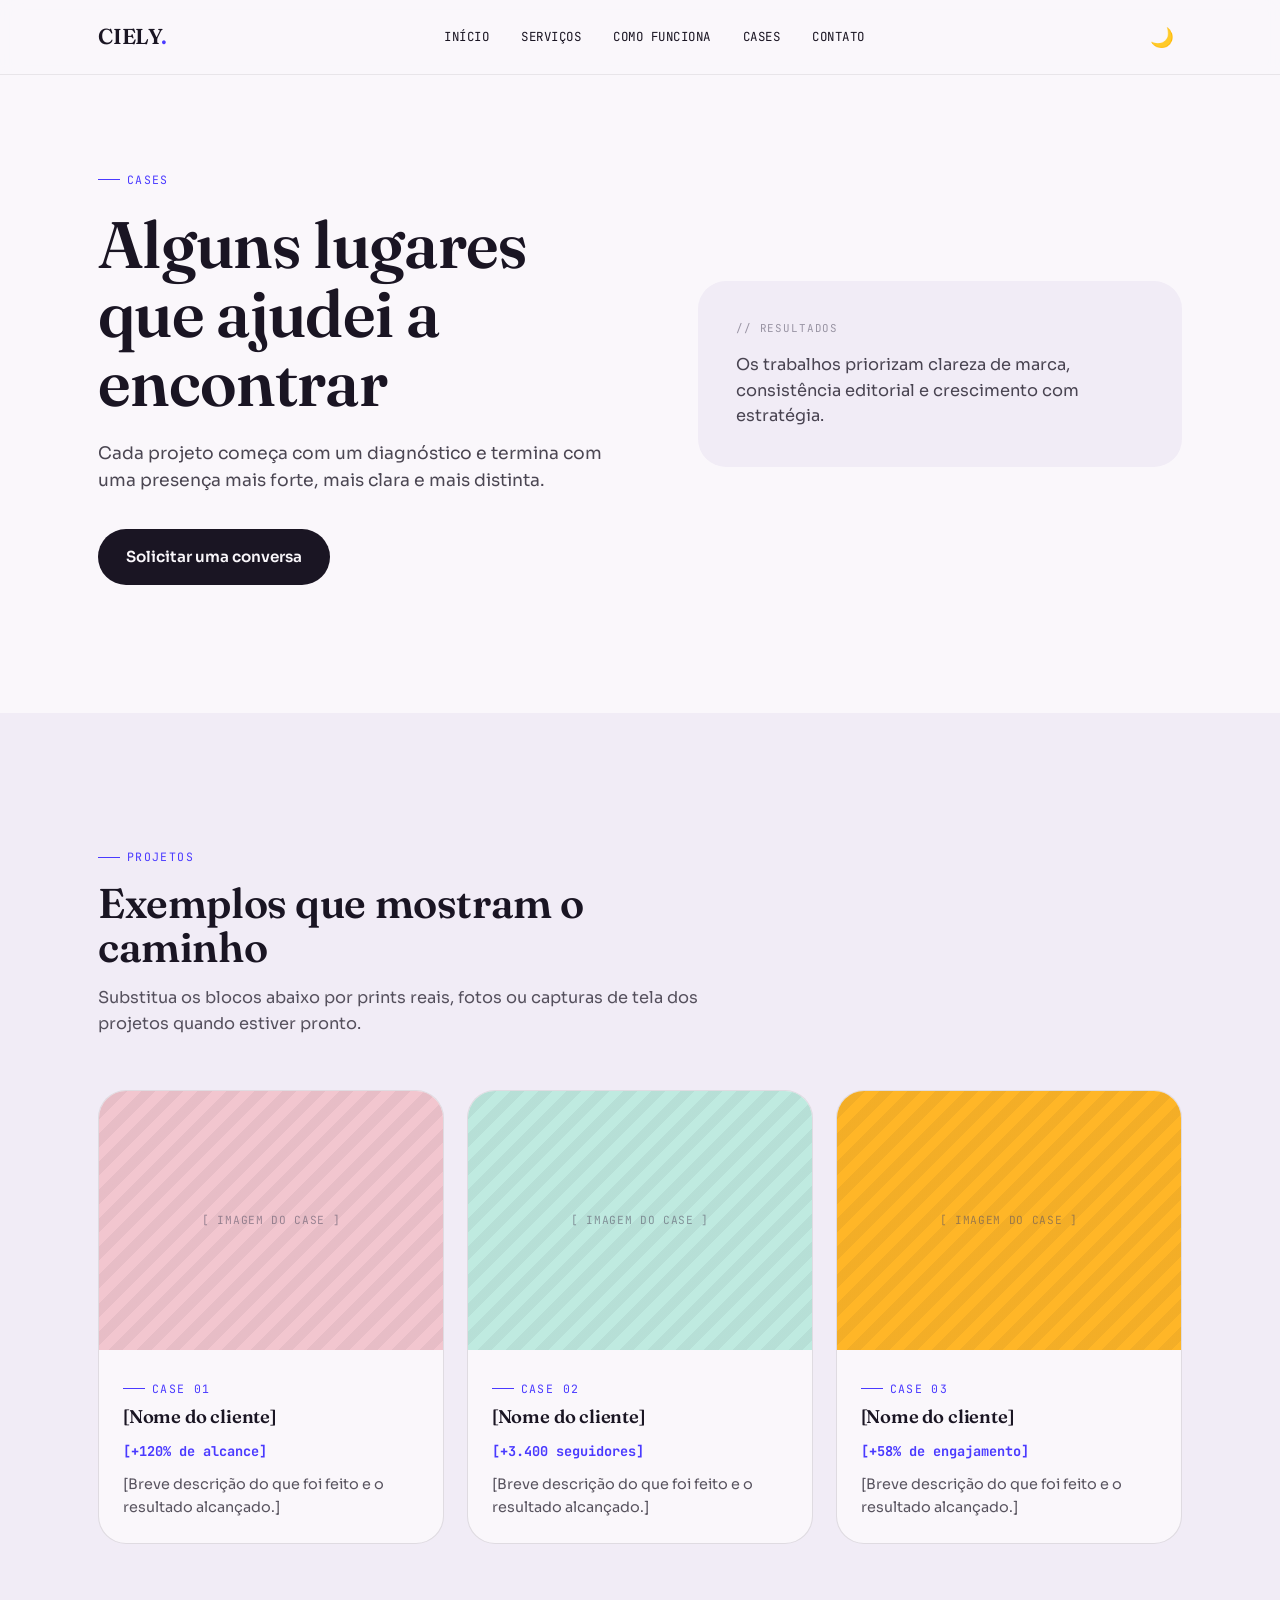
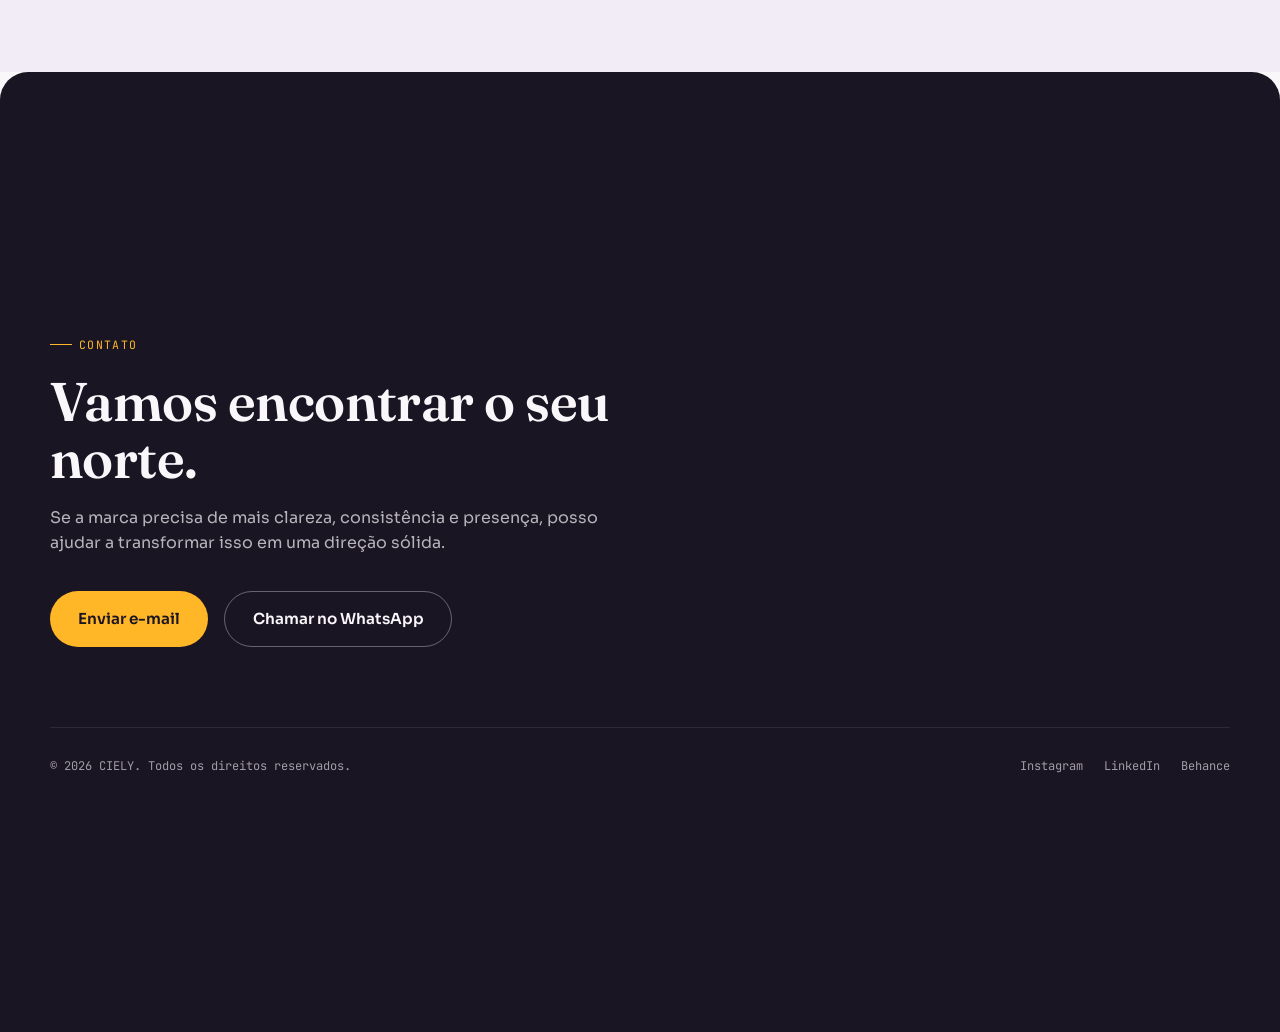
==== cases.html @ c5234be8 "Base" ====
<!DOCTYPE html>
<html lang="pt-BR">
<head>
  <meta charset="UTF-8" />
  <meta name="viewport" content="width=device-width, initial-scale=1.0" />
  <title>Cases — Ciely</title>
  <meta name="description" content="Cases de posicionamento estratégico e gestão de redes sociais." />
  <link rel="preconnect" href="https://fonts.googleapis.com">
  <link rel="preconnect" href="https://fonts.gstatic.com" crossorigin>
  <link href="https://fonts.googleapis.com/css2?family=Fraunces:ital,opsz,wght@0,9..144,500;0,9..144,600;1,9..144,500&family=Sora:wght@400;500;600;700&family=JetBrains+Mono:wght@400;500;700&display=swap" rel="stylesheet">
  <link rel="stylesheet" href="css/style.css?v=8" />
  <script>
    // Aplicar tema imediatamente para evitar flash
    (function() {
      const savedTheme = localStorage.getItem('theme');
      const prefersDark = window.matchMedia('(prefers-color-scheme: dark)').matches;
      const theme = savedTheme || (prefersDark ? 'dark' : 'light');
      if (theme === 'dark') {
        document.documentElement.classList.add('dark-mode');
      } else {
        document.documentElement.classList.add('light-mode');
      }
    })();
  </script>
</head>
<body>
  <header class="site-nav" id="siteNav">
    <div class="wrap">
      <a href="index.html" class="brand">CIELY<span>.</span></a>
      <nav>
        <ul class="nav-links">
          <li><a href="index.html#inicio">Início</a></li>
          <li><a href="servicos.html">Serviços</a></li>
          <li><a href="processo.html">Como funciona</a></li>
          <li><a href="cases.html" class="is-active" aria-current="page">Cases</a></li>
          <li><a href="contato.html">Contato</a></li>
        </ul>
      </nav>
      <button class="theme-toggle" id="themeToggle" aria-label="Alternar tema claro/escuro">
        <span id="themeIcon">🌙</span>
      </button>
      <button class="nav-toggle" id="navToggle" aria-label="Abrir menu" aria-expanded="false">
        <span></span><span></span><span></span>
      </button>
    </div>
  </header>

  <main>
    <section class="hero">
      <div class="wrap">
        <div class="hero-copy">
          <span class="eyebrow">Cases</span>
          <h1 class="hero-title">Alguns lugares que ajudei a encontrar</h1>
          <p class="hero-sub">
            Cada projeto começa com um diagnóstico e termina com uma presença mais forte, mais clara e mais distinta.
          </p>
          <div class="hero-actions">
            <a href="contato.html" class="btn btn-primary">Solicitar uma conversa</a>
          </div>
        </div>
        <div class="hero-visual">
          <div class="matrix-card">
            <span class="matrix-caption">// Resultados</span>
            <p style="margin:0; font-size:1.02rem; color:var(--ink); opacity:0.78;">
              Os trabalhos priorizam clareza de marca, consistência editorial e crescimento com estratégia.
            </p>
          </div>
        </div>
      </div>
    </section>

    <section class="section section-alt">
      <div class="wrap">
        <div class="section-head reveal">
          <span class="eyebrow">Projetos</span>
          <h2>Exemplos que mostram o caminho</h2>
          <p>Substitua os blocos abaixo por prints reais, fotos ou capturas de tela dos projetos quando estiver pronto.</p>
        </div>

        <div class="cases-grid">
          <div class="case-card reveal">
            <div class="case-thumb">[ imagem do case ]</div>
            <div class="case-body">
              <span class="eyebrow">Case 01</span>
              <h3>[Nome do cliente]</h3>
              <span class="case-metric">[+120% de alcance]</span>
              <p class="desc">[Breve descrição do que foi feito e o resultado alcançado.]</p>
            </div>
          </div>
          <div class="case-card reveal">
            <div class="case-thumb">[ imagem do case ]</div>
            <div class="case-body">
              <span class="eyebrow">Case 02</span>
              <h3>[Nome do cliente]</h3>
              <span class="case-metric">[+3.400 seguidores]</span>
              <p class="desc">[Breve descrição do que foi feito e o resultado alcançado.]</p>
            </div>
          </div>
          <div class="case-card reveal">
            <div class="case-thumb">[ imagem do case ]</div>
            <div class="case-body">
              <span class="eyebrow">Case 03</span>
              <h3>[Nome do cliente]</h3>
              <span class="case-metric">[+58% de engajamento]</span>
              <p class="desc">[Breve descrição do que foi feito e o resultado alcançado.]</p>
            </div>
          </div>
        </div>
      </div>
    </section>
  </main>

  <footer class="contact" id="contato">
    <div class="wrap section">
      <span class="eyebrow">Contato</span>
      <h2 class="contact-title">Vamos encontrar o seu norte.</h2>
      <p class="contact-sub">
        Se a marca precisa de mais clareza, consistência e presença, posso ajudar a transformar isso em uma direção sólida.
      </p>
      <div class="contact-actions">
        <a href="mailto:ciely.silva@ymal.com" class="btn btn-primary">Enviar e-mail</a>
        <a href="https://wa.me/5531991516559" class="btn btn-ghost" target="_blank" rel="noopener">Chamar no WhatsApp</a>
      </div>
      <div class="footer-bottom">
        <span>© <span id="year"></span> CIELY. Todos os direitos reservados.</span>
        <ul class="social-links">
          <li><a href="https://instagram.com/cielysillva" target="_blank" rel="noopener">Instagram</a></li>
          <li><a href="https://linkedin.com/in/cielysillva" target="_blank" rel="noopener">LinkedIn</a></li>
          <li><a href="https://behance.net/cielysillva" target="_blank" rel="noopener">Behance</a></li>
        </ul>
      </div>
    </div>
  </footer>

  <script src="js/script.js?v=6"></script>
</body>
</html>
---- css/style.css ----
/* =========================================================
   NORTE — Portfólio de Social Media / Posicionamento Estratégico
   Tokens: cores, tipografia, espaçamento
   ========================================================= */

:root {
  /* Cor */
  --paper:    #FAF7FB; /* fundo principal, lavanda-quase-branco */
  --paper-2:  #F1ECF6; /* fundo secundário, levemente mais escuro */
  --ink:      #1A1523; /* texto principal, preto-ameixa */
  --ink-soft: #55506490; /* texto secundário */
  --indigo:   #4A3AFF; /* acento primário — elétrico */
  --marigold: #FFB627; /* acento secundário — pop lúdico */
  --rose:     #F2C6CF; /* fundo suave — cartões */
  --mint:     #BFEAE0; /* fundo suave alternativo — cartões */

  /* Tipografia */
  --font-display: "Fraunces", Georgia, serif;
  --font-body: "Sora", "Segoe UI", sans-serif;
  --font-mono: "JetBrains Mono", ui-monospace, monospace;

  /* Espaçamento */
  --gutter: clamp(1.25rem, 4vw, 3rem);
  --section-space: clamp(4rem, 10vw, 8rem);
  --radius: 28px;
}

/* Modo escuro */
@media (prefers-color-scheme: dark) {
  :root {
    --paper:    #0F0D14; /* fundo escuro */
    --paper-2:  #1A1523; /* fundo secundário escuro */
    --ink:      #F5F2FF; /* texto claro */
    --ink-soft: #B8B0CC; /* texto secundário claro */
    --rose:     #2D1F26; /* fundo escuro rose */
    --mint:     #1A2723; /* fundo escuro mint */
  }
}

html.dark-mode {
  --paper:    #0F0D14;
  --paper-2:  #1A1523;
  --ink:      #F5F2FF;
  --ink-soft: #B8B0CC;
  --rose:     #2D1F26;
  --mint:     #1A2723;
}

html.light-mode {
  --paper:    #FAF7FB;
  --paper-2:  #F1ECF6;
  --ink:      #1A1523;
  --ink-soft: #55506490;
  --rose:     #F2C6CF;
  --mint:     #BFEAE0;
}

* { box-sizing: border-box; }

html {
  scroll-behavior: smooth;
}

@media (prefers-reduced-motion: reduce) {
  html { scroll-behavior: auto; }
  *, *::before, *::after {
    animation-duration: 0.01ms !important;
    animation-iteration-count: 1 !important;
    transition-duration: 0.01ms !important;
  }
}

body {
  margin: 0;
  background: var(--paper);
  color: var(--ink);
  font-family: var(--font-body);
  font-size: 16px;
  line-height: 1.55;
  -webkit-font-smoothing: antialiased;
  transition: background-color 0.3s ease, color 0.3s ease;
}

h1, h2, h3 {
  font-family: var(--font-display);
  font-weight: 600;
  line-height: 1.05;
  margin: 0;
  letter-spacing: -0.01em;
}

p { margin: 0; }

a {
  color: inherit;
  text-decoration: none;
}

img { max-width: 100%; display: block; }

.wrap {
  max-width: 1180px;
  margin: 0 auto;
  padding: 0 var(--gutter);
}

.eyebrow {
  display: inline-flex;
  align-items: center;
  gap: 0.6em;
  font-family: var(--font-mono);
  font-size: 0.72rem;
  letter-spacing: 0.12em;
  text-transform: uppercase;
  color: var(--indigo);
}

.eyebrow::before {
  content: "";
  width: 22px;
  height: 1px;
  background: var(--indigo);
  display: inline-block;
}

/* focus visibility for accessibility */
a:focus-visible,
button:focus-visible {
  outline: 2px solid var(--indigo);
  outline-offset: 3px;
  border-radius: 4px;
}

/* =========================================================
   NAV
   ========================================================= */

.site-nav {
  position: sticky;
  top: 0;
  z-index: 50;
  background: rgba(250, 247, 251, 0.85);
  backdrop-filter: blur(10px);
  border-bottom: 1px solid rgba(26, 21, 35, 0.08);
  transition: background-color 0.3s ease, border-color 0.3s ease;
}

html.dark-mode .site-nav {
  background: rgba(15, 13, 20, 0.85);
  border-bottom-color: rgba(245, 242, 255, 0.08);
}

.site-nav .wrap {
  display: flex;
  align-items: center;
  justify-content: space-between;
  padding-top: 1.1rem;
  padding-bottom: 1.1rem;
}

.theme-toggle {
  background: none;
  border: none;
  cursor: pointer;
  font-size: 1.2rem;
  padding: 0.5rem;
  display: flex;
  align-items: center;
  justify-content: center;
  border-radius: 50%;
  transition: all 0.3s ease;
  color: var(--ink);
}

.theme-toggle:hover {
  background: rgba(74, 58, 255, 0.1);
}

.brand {
  font-family: var(--font-display);
  font-weight: 600;
  font-size: 1.35rem;
  letter-spacing: -0.01em;
}

.brand span { color: var(--indigo); }

.nav-links {
  display: flex;
  gap: 2rem;
  list-style: none;
  margin: 0;
  padding: 0;
  font-family: var(--font-mono);
  font-size: 0.78rem;
  letter-spacing: 0.04em;
  text-transform: uppercase;
}

.nav-links a {
  position: relative;
  padding-bottom: 4px;
}

.nav-links a::after {
  content: "";
  position: absolute;
  left: 0;
  right: 100%;
  bottom: 0;
  height: 2px;
  background: var(--marigold);
  transition: right 0.25s ease;
}

.nav-links a:hover::after,
.nav-links a:focus-visible::after {
  right: 0;
}

.nav-toggle {
  display: none;
  background: none;
  border: none;
  cursor: pointer;
  padding: 0.4rem;
}

.nav-toggle span {
  display: block;
  width: 22px;
  height: 2px;
  background: var(--ink);
  margin: 5px 0;
  transition: transform 0.25s ease, opacity 0.25s ease;
}

/* =========================================================
   HERO
   ========================================================= */

.hero {
  padding-top: clamp(3rem, 8vw, 5.5rem);
  padding-bottom: var(--section-space);
  overflow: hidden;
}

.hero .wrap {
  display: grid;
  grid-template-columns: 1.05fr 0.95fr;
  gap: clamp(2rem, 5vw, 4rem);
  align-items: center;
}

.hero-copy .eyebrow { margin-bottom: 1.4rem; }

.hero-title {
  font-size: clamp(2.4rem, 5.2vw, 4.1rem);
}

.hero-title em {
  font-style: italic;
  color: var(--indigo);
}

.hero-sub {
  margin-top: 1.4rem;
  max-width: 42ch;
  font-size: 1.08rem;
  color: var(--ink);
  opacity: 0.78;
}

.hero-actions {
  margin-top: 2.2rem;
  display: flex;
  gap: 1rem;
  flex-wrap: wrap;
  align-items: center;
}

.btn {
  display: inline-flex;
  align-items: center;
  gap: 0.5em;
  font-family: var(--font-body);
  font-weight: 600;
  font-size: 0.95rem;
  padding: 0.95rem 1.7rem;
  border-radius: 999px;
  border: 1px solid transparent;
  cursor: pointer;
  transition: transform 0.2s ease, background 0.2s ease, border-color 0.2s ease;
}

.btn-primary {
  background: var(--ink);
  color: var(--paper);
}

.btn-primary:hover { transform: translateY(-2px); background: var(--indigo); }

.btn-ghost {
  border-color: rgba(26, 21, 35, 0.25);
  color: var(--ink);
}

.btn-ghost:hover { border-color: var(--ink); transform: translateY(-2px); }

/* --- Matrix signature visual --- */

.matrix-card {
  background: var(--paper-2);
  border-radius: var(--radius);
  padding: clamp(1.5rem, 3vw, 2.4rem);
  position: relative;
}

.matrix-caption {
  font-family: var(--font-mono);
  font-size: 0.68rem;
  letter-spacing: 0.08em;
  text-transform: uppercase;
  color: var(--ink-soft);
  margin-bottom: 1rem;
  display: block;
}

.matrix-svg { width: 100%; height: auto; }

.matrix-axis-label {
  font-family: var(--font-mono);
  font-size: 10.5px;
  letter-spacing: 0.05em;
  fill: var(--ink);
  opacity: 0.55;
  text-transform: uppercase;
}

.matrix-quadrant-fill {
  opacity: 0.5;
}

.matrix-dot-halo {
  opacity: 0;
  transform-origin: center;
}

.matrix-dot {
  opacity: 0;
}

.matrix-dot-label {
  font-family: var(--font-mono);
  font-size: 11px;
  font-weight: 700;
  fill: var(--indigo);
  opacity: 0;
  letter-spacing: 0.03em;
}

.matrix-anim .matrix-dot {
  animation: dot-travel 2.1s cubic-bezier(.2,.8,.2,1) 0.3s forwards;
}
.matrix-anim .matrix-dot-halo {
  animation: halo-pulse 2.1s cubic-bezier(.2,.8,.2,1) 0.3s forwards;
}
.matrix-anim .matrix-dot-label {
  animation: label-in 0.6s ease 2.1s forwards;
}
.matrix-anim .matrix-trail {
  stroke-dasharray: 220;
  stroke-dashoffset: 220;
  animation: trail-draw 2.1s cubic-bezier(.2,.8,.2,1) 0.3s forwards;
}

@keyframes dot-travel {
  0%   { opacity: 1; }
  100% { opacity: 1; }
}
@keyframes trail-draw {
  0%   { stroke-dashoffset: 220; }
  100% { stroke-dashoffset: 0; }
}
@keyframes halo-pulse {
  0%, 70% { opacity: 0; }
  100% { opacity: 1; }
}
@keyframes label-in {
  0%   { opacity: 0; transform: translateY(4px); }
  100% { opacity: 1; transform: translateY(0); }
}

/* =========================================================
   SECTION shared
   ========================================================= */

.section {
  padding: var(--section-space) 0;
}

.section-alt {
  background: var(--paper-2);
}

.section-head {
  max-width: 640px;
  margin-bottom: clamp(2.2rem, 5vw, 3.4rem);
}

.section-head h2 {
  margin-top: 1rem;
  font-size: clamp(1.9rem, 3.6vw, 2.6rem);
}

.section-head p {
  margin-top: 1rem;
  opacity: 0.72;
  font-size: 1.02rem;
}

/* =========================================================
   SOBRE
   ========================================================= */

.about-grid {
  display: grid;
  grid-template-columns: 0.85fr 1.15fr;
  gap: clamp(2rem, 5vw, 4rem);
  align-items: center;
}

.about-blob {
  aspect-ratio: 1;
  border-radius: 40% 60% 55% 45% / 50% 45% 55% 50%;
  background: linear-gradient(150deg, var(--indigo) 0%, var(--marigold) 100%);
  position: relative;
}

.about-blob::after {
  content: "";
  position: absolute;
  inset: 14%;
  border-radius: inherit;
  background: var(--paper);
  opacity: 0.06;
}

.about-copy p + p { margin-top: 1.1rem; }

.about-copy p { opacity: 0.82; }

.about-list {
  margin-top: 1.6rem;
  display: flex;
  flex-wrap: wrap;
  gap: 0.6rem 1rem;
  list-style: none;
  padding: 0;
  font-family: var(--font-mono);
  font-size: 0.75rem;
  letter-spacing: 0.03em;
  text-transform: uppercase;
}

.about-list li {
  padding: 0.5rem 0.9rem;
  border: 1px solid rgba(26,21,35,0.18);
  border-radius: 999px;
}

/* =========================================================
   SERVIÇOS
   ========================================================= */

.services-grid {
  display: grid;
  grid-template-columns: repeat(2, 1fr);
  gap: 1.4rem;
}

.service-card {
  padding: clamp(1.6rem, 3vw, 2.2rem);
  border-radius: var(--radius);
  background: var(--rose);
}

.service-card:nth-child(2) { background: var(--mint); }
.service-card:nth-child(3) { background: var(--paper); border: 1px solid rgba(26,21,35,0.12); }
.service-card:nth-child(4) { background: var(--marigold); }

.service-index {
  font-family: var(--font-mono);
  font-size: 0.75rem;
  opacity: 0.55;
}

.service-card h3 {
  margin-top: 1rem;
  font-size: 1.3rem;
}

.service-card p {
  margin-top: 0.7rem;
  opacity: 0.78;
  font-size: 0.96rem;
}

/* =========================================================
   COMO FUNCIONA
   ========================================================= */

.process-list {
  display: flex;
  flex-direction: column;
}

.process-item {
  display: grid;
  grid-template-columns: 90px 1fr;
  gap: 1.5rem;
  padding: 1.9rem 0;
  border-top: 1px solid rgba(26,21,35,0.12);
}

.process-item:last-child { border-bottom: 1px solid rgba(26,21,35,0.12); }

.process-num {
  font-family: var(--font-mono);
  font-size: 0.95rem;
  color: var(--indigo);
  padding-top: 0.2rem;
}

.process-item h3 {
  font-size: 1.25rem;
}

.process-item p {
  margin-top: 0.5rem;
  opacity: 0.75;
  max-width: 56ch;
}

/* =========================================================
   CASES
   ========================================================= */

.cases-grid {
  display: grid;
  grid-template-columns: repeat(3, 1fr);
  gap: 1.4rem;
}

.case-card {
  border-radius: var(--radius);
  background: var(--paper);
  border: 1px solid rgba(26,21,35,0.12);
  overflow: hidden;
  transition: transform 0.25s ease, box-shadow 0.25s ease;
}

.case-card:hover {
  transform: translateY(-4px);
  box-shadow: 0 18px 34px rgba(26,21,35,0.08);
}

.case-thumb {
  aspect-ratio: 4/3;
  background:
    repeating-linear-gradient(135deg, transparent 0 10px, rgba(26,21,35,0.05) 10px 20px);
  display: flex;
  align-items: center;
  justify-content: center;
  font-family: var(--font-mono);
  font-size: 0.7rem;
  letter-spacing: 0.06em;
  text-transform: uppercase;
  color: var(--ink-soft);
}

.case-card:nth-child(1) .case-thumb { background-color: var(--rose); }
.case-card:nth-child(2) .case-thumb { background-color: var(--mint); }
.case-card:nth-child(3) .case-thumb { background-color: var(--marigold); }

.case-body { padding: 1.4rem 1.5rem 1.6rem; }

.case-body .eyebrow { margin-bottom: 0.6rem; }

.case-body h3 { font-size: 1.15rem; }

.case-metric {
  margin-top: 0.9rem;
  display: inline-block;
  font-family: var(--font-mono);
  font-size: 0.85rem;
  color: var(--indigo);
  font-weight: 700;
}

.case-body p.desc {
  margin-top: 0.6rem;
  font-size: 0.9rem;
  opacity: 0.72;
}

/* =========================================================
   DEPOIMENTOS
   ========================================================= */

.testimonial-grid {
  display: grid;
  grid-template-columns: repeat(2, 1fr);
  gap: 1.4rem;
}

.testimonial-card {
  padding: clamp(1.8rem, 3vw, 2.4rem);
  border-radius: var(--radius);
  background: var(--paper);
  border: 1px solid rgba(26,21,35,0.12);
}

.testimonial-quote {
  font-family: var(--font-display);
  font-size: 1.2rem;
  font-style: italic;
  line-height: 1.4;
}

.testimonial-name {
  margin-top: 1.2rem;
  font-family: var(--font-mono);
  font-size: 0.78rem;
  text-transform: uppercase;
  letter-spacing: 0.04em;
  opacity: 0.65;
}

/* =========================================================
   CONTATO / FOOTER
   ========================================================= */

.contact {
  background: var(--ink);
  color: var(--paper);
  border-radius: var(--radius) var(--radius) 0 0;
  padding: var(--section-space) var(--gutter);
}

.contact .eyebrow { color: var(--marigold); }
.contact .eyebrow::before { background: var(--marigold); }

.contact-title {
  margin-top: 1.2rem;
  font-size: clamp(2.1rem, 5vw, 3.4rem);
  max-width: 16ch;
}

.contact-sub {
  margin-top: 1.2rem;
  opacity: 0.7;
  max-width: 46ch;
}

.contact-actions {
  margin-top: 2.2rem;
  display: flex;
  gap: 1rem;
  flex-wrap: wrap;
}

.contact .btn-primary {
  background: var(--marigold);
  color: var(--ink);
}
.contact .btn-primary:hover { background: var(--paper); }

.contact .btn-ghost {
  border-color: rgba(250,247,251,0.35);
  color: var(--paper);
}
.contact .btn-ghost:hover { border-color: var(--paper); }

.footer-bottom {
  margin-top: clamp(3rem, 8vw, 5rem);
  padding-top: 1.8rem;
  border-top: 1px solid rgba(250,247,251,0.15);
  display: flex;
  justify-content: space-between;
  align-items: center;
  flex-wrap: wrap;
  gap: 1rem;
  font-family: var(--font-mono);
  font-size: 0.75rem;
  opacity: 0.6;
}

.social-links {
  display: flex;
  gap: 1.3rem;
  list-style: none;
  padding: 0;
  margin: 0;
}

.social-links a:hover { color: var(--marigold); }

/* =========================================================
   REVEAL ON SCROLL
   ========================================================= */

.reveal {
  opacity: 0;
  transform: translateY(18px);
  transition: opacity 0.7s ease, transform 0.7s ease;
}

.reveal.is-visible {
  opacity: 1;
  transform: translateY(0);
}

/* =========================================================
   RESPONSIVE
   ========================================================= */

@media (max-width: 860px) {
  .nav-links { display: none; }
  .nav-toggle { display: block; }

  .hero .wrap {
    grid-template-columns: 1fr;
  }

  .about-grid {
    grid-template-columns: 1fr;
  }

  .about-blob {
    max-width: 220px;
    margin: 0 auto;
  }

  .services-grid,
  .cases-grid,
  .testimonial-grid {
    grid-template-columns: 1fr;
  }

  .process-item {
    grid-template-columns: 50px 1fr;
  }
}

@media (max-width: 860px) {
  .site-nav.is-open .nav-links {
    display: flex;
    position: absolute;
    top: 100%;
    left: 0;
    right: 0;
    flex-direction: column;
    gap: 0;
    background: var(--paper);
    border-bottom: 1px solid rgba(26,21,35,0.08);
  }
  .site-nav.is-open .nav-links a {
    display: block;
    padding: 1rem var(--gutter);
  }
}
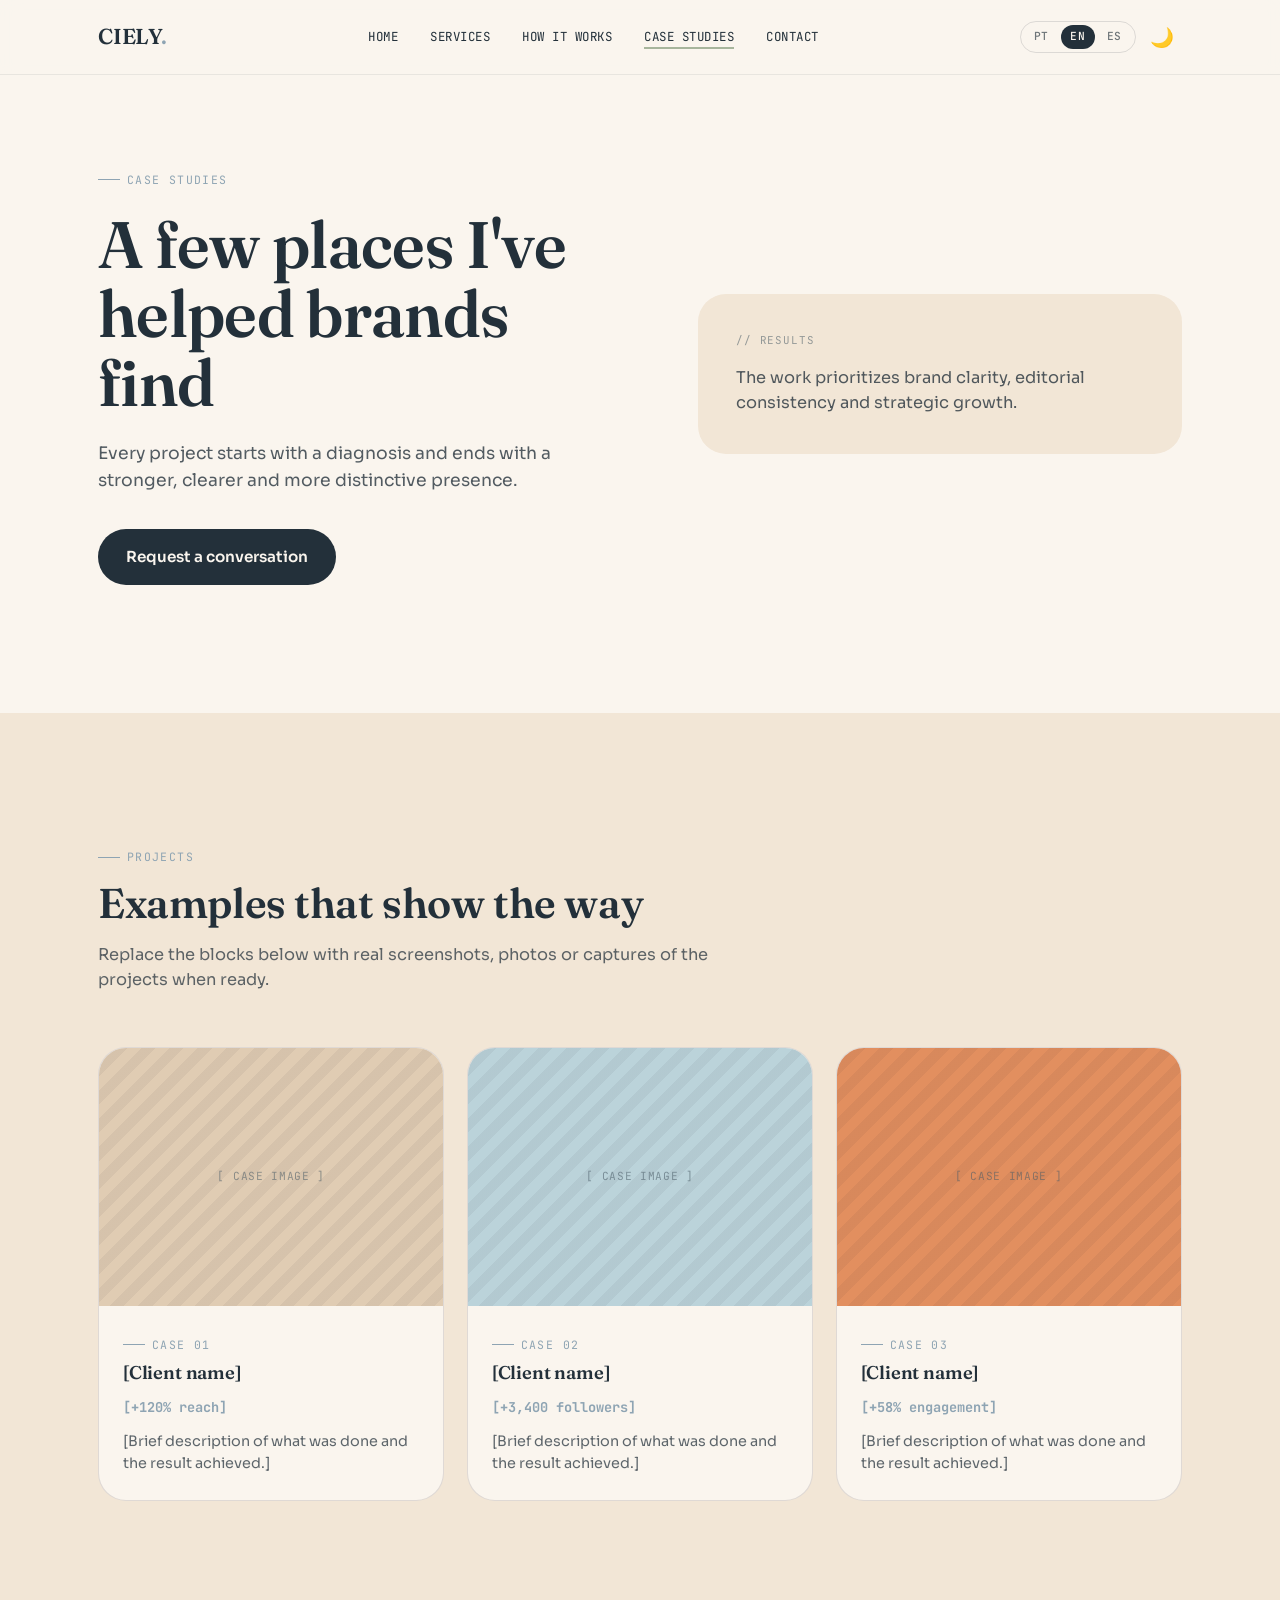
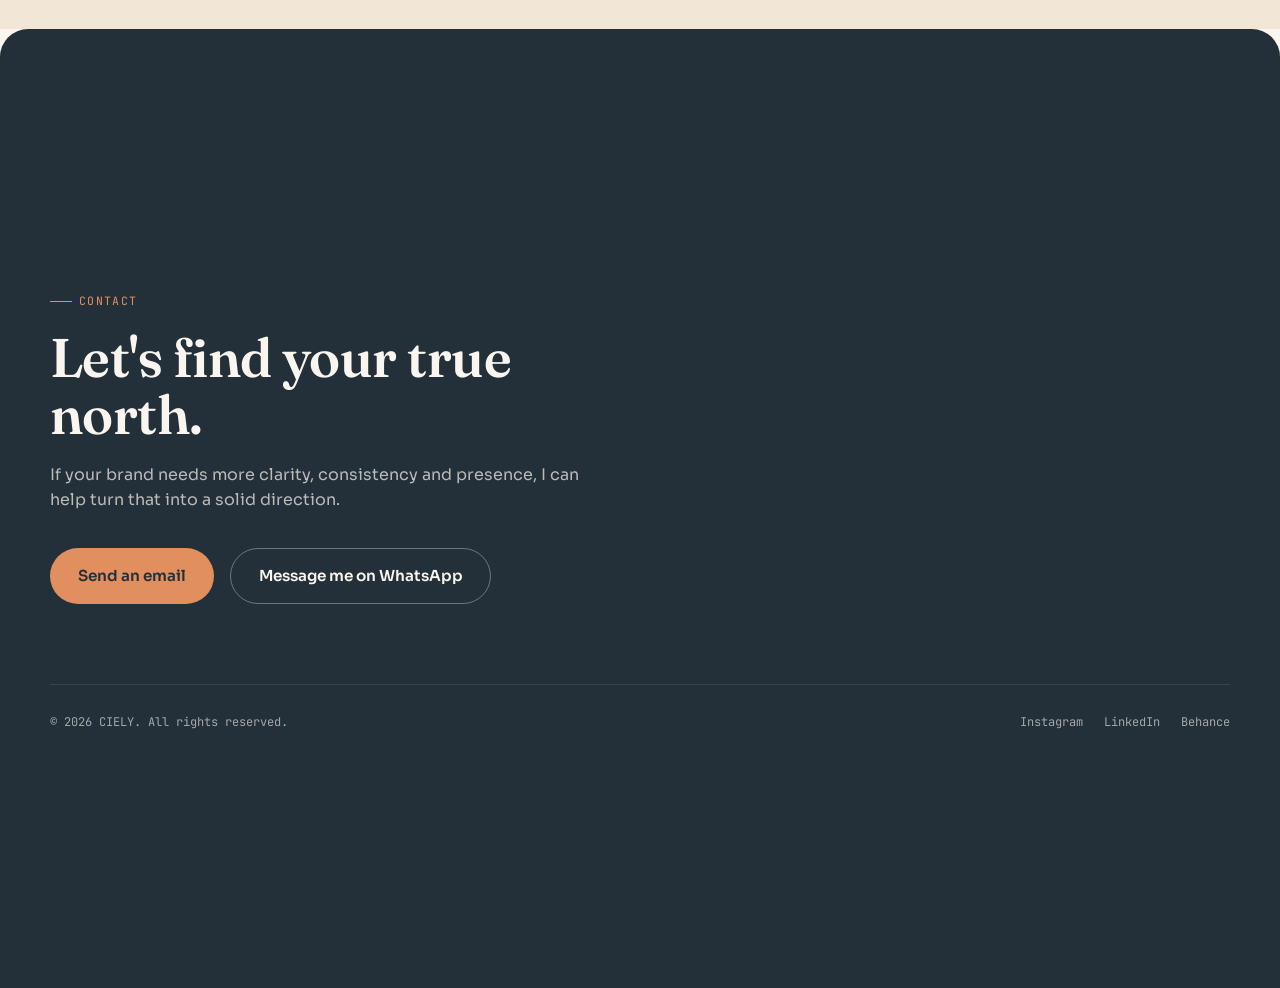
==== commit 1cf49fd1: "idiomas" ====
--- a/cases.html
+++ b/cases.html
@@ -3,12 +3,12 @@
 <head>
   <meta charset="UTF-8" />
   <meta name="viewport" content="width=device-width, initial-scale=1.0" />
-  <title>Cases — Ciely</title>
-  <meta name="description" content="Cases de posicionamento estratégico e gestão de redes sociais." />
+  <title data-i18n="cases.title">Cases — Ciely</title>
+  <meta name="description" content="Cases de posicionamento estratégico e gestão de redes sociais." data-i18n-attr="content:cases.desc" />
   <link rel="preconnect" href="https://fonts.googleapis.com">
   <link rel="preconnect" href="https://fonts.gstatic.com" crossorigin>
   <link href="https://fonts.googleapis.com/css2?family=Fraunces:ital,opsz,wght@0,9..144,500;0,9..144,600;1,9..144,500&family=Sora:wght@400;500;600;700&family=JetBrains+Mono:wght@400;500;700&display=swap" rel="stylesheet">
-  <link rel="stylesheet" href="css/style.css?v=8" />
+  <link rel="stylesheet" href="css/style.css?v=11" />
   <script>
     // Aplicar tema imediatamente para evitar flash
     (function() {
@@ -29,19 +29,26 @@
       <a href="index.html" class="brand">CIELY<span>.</span></a>
       <nav>
         <ul class="nav-links">
-          <li><a href="index.html#inicio">Início</a></li>
-          <li><a href="servicos.html">Serviços</a></li>
-          <li><a href="processo.html">Como funciona</a></li>
-          <li><a href="cases.html" class="is-active" aria-current="page">Cases</a></li>
-          <li><a href="contato.html">Contato</a></li>
+          <li><a href="index.html#inicio" data-i18n="nav.home">Início</a></li>
+          <li><a href="servicos.html" data-i18n="nav.services">Serviços</a></li>
+          <li><a href="processo.html" data-i18n="nav.process">Como funciona</a></li>
+          <li><a href="cases.html" class="is-active" aria-current="page" data-i18n="nav.cases">Cases</a></li>
+          <li><a href="contato.html" data-i18n="nav.contact">Contato</a></li>
         </ul>
       </nav>
-      <button class="theme-toggle" id="themeToggle" aria-label="Alternar tema claro/escuro">
+      <div class="nav-tools">
+        <div class="lang-switch" role="group" aria-label="Idioma" data-i18n-attr="aria-label:aria.lang">
+          <button type="button" data-lang="pt" lang="pt" aria-label="Português" aria-pressed="true">PT</button>
+          <button type="button" data-lang="en" lang="en" aria-label="English" aria-pressed="false">EN</button>
+          <button type="button" data-lang="es" lang="es" aria-label="Español" aria-pressed="false">ES</button>
+        </div>
+        <button class="theme-toggle" id="themeToggle" aria-label="Alternar tema claro/escuro" data-i18n-attr="aria-label:aria.theme">
         <span id="themeIcon">🌙</span>
       </button>
-      <button class="nav-toggle" id="navToggle" aria-label="Abrir menu" aria-expanded="false">
+      <button class="nav-toggle" id="navToggle" aria-label="Abrir menu" aria-expanded="false" data-i18n-attr="aria-label:aria.menu">
         <span></span><span></span><span></span>
       </button>
+      </div>
     </div>
   </header>
 
@@ -49,19 +56,19 @@
     <section class="hero">
       <div class="wrap">
         <div class="hero-copy">
-          <span class="eyebrow">Cases</span>
-          <h1 class="hero-title">Alguns lugares que ajudei a encontrar</h1>
-          <p class="hero-sub">
+          <span class="eyebrow" data-i18n="nav.cases">Cases</span>
+          <h1 class="hero-title" data-i18n="cases.hero.title">Alguns lugares que ajudei a encontrar</h1>
+          <p class="hero-sub" data-i18n="cases.hero.sub">
             Cada projeto começa com um diagnóstico e termina com uma presença mais forte, mais clara e mais distinta.
           </p>
           <div class="hero-actions">
-            <a href="contato.html" class="btn btn-primary">Solicitar uma conversa</a>
+            <a href="contato.html" class="btn btn-primary" data-i18n="cases.hero.btn">Solicitar uma conversa</a>
           </div>
         </div>
         <div class="hero-visual">
           <div class="matrix-card">
-            <span class="matrix-caption">// Resultados</span>
-            <p style="margin:0; font-size:1.02rem; color:var(--ink); opacity:0.78;">
+            <span class="matrix-caption" data-i18n="cases.caption">// Resultados</span>
+            <p style="margin:0; font-size:1.02rem; color:var(--ink); opacity:0.78;" data-i18n="cases.card">
               Os trabalhos priorizam clareza de marca, consistência editorial e crescimento com estratégia.
             </p>
           </div>
@@ -72,37 +79,37 @@
     <section class="section section-alt">
       <div class="wrap">
         <div class="section-head reveal">
-          <span class="eyebrow">Projetos</span>
-          <h2>Exemplos que mostram o caminho</h2>
-          <p>Substitua os blocos abaixo por prints reais, fotos ou capturas de tela dos projetos quando estiver pronto.</p>
+          <span class="eyebrow" data-i18n="cases.eyebrow">Projetos</span>
+          <h2 data-i18n="cases.h2">Exemplos que mostram o caminho</h2>
+          <p data-i18n="cases.intro">Substitua os blocos abaixo por prints reais, fotos ou capturas de tela dos projetos quando estiver pronto.</p>
         </div>
 
         <div class="cases-grid">
           <div class="case-card reveal">
-            <div class="case-thumb">[ imagem do case ]</div>
+            <div class="case-thumb" data-i18n="cases.thumb">[ imagem do case ]</div>
             <div class="case-body">
-              <span class="eyebrow">Case 01</span>
-              <h3>[Nome do cliente]</h3>
-              <span class="case-metric">[+120% de alcance]</span>
-              <p class="desc">[Breve descrição do que foi feito e o resultado alcançado.]</p>
+              <span class="eyebrow" data-i18n="cases.n1">Case 01</span>
+              <h3 data-i18n="cases.client">[Nome do cliente]</h3>
+              <span class="case-metric" data-i18n="cases.metric1">[+120% de alcance]</span>
+              <p class="desc" data-i18n="cases.desc.item">[Breve descrição do que foi feito e o resultado alcançado.]</p>
             </div>
           </div>
           <div class="case-card reveal">
-            <div class="case-thumb">[ imagem do case ]</div>
+            <div class="case-thumb" data-i18n="cases.thumb">[ imagem do case ]</div>
             <div class="case-body">
-              <span class="eyebrow">Case 02</span>
-              <h3>[Nome do cliente]</h3>
-              <span class="case-metric">[+3.400 seguidores]</span>
-              <p class="desc">[Breve descrição do que foi feito e o resultado alcançado.]</p>
+              <span class="eyebrow" data-i18n="cases.n2">Case 02</span>
+              <h3 data-i18n="cases.client">[Nome do cliente]</h3>
+              <span class="case-metric" data-i18n="cases.metric2">[+3.400 seguidores]</span>
+              <p class="desc" data-i18n="cases.desc.item">[Breve descrição do que foi feito e o resultado alcançado.]</p>
             </div>
           </div>
           <div class="case-card reveal">
-            <div class="case-thumb">[ imagem do case ]</div>
+            <div class="case-thumb" data-i18n="cases.thumb">[ imagem do case ]</div>
             <div class="case-body">
-              <span class="eyebrow">Case 03</span>
-              <h3>[Nome do cliente]</h3>
-              <span class="case-metric">[+58% de engajamento]</span>
-              <p class="desc">[Breve descrição do que foi feito e o resultado alcançado.]</p>
+              <span class="eyebrow" data-i18n="cases.n3">Case 03</span>
+              <h3 data-i18n="cases.client">[Nome do cliente]</h3>
+              <span class="case-metric" data-i18n="cases.metric3">[+58% de engajamento]</span>
+              <p class="desc" data-i18n="cases.desc.item">[Breve descrição do que foi feito e o resultado alcançado.]</p>
             </div>
           </div>
         </div>
@@ -112,26 +119,27 @@
 
   <footer class="contact" id="contato">
     <div class="wrap section">
-      <span class="eyebrow">Contato</span>
-      <h2 class="contact-title">Vamos encontrar o seu norte.</h2>
-      <p class="contact-sub">
+      <span class="eyebrow" data-i18n="nav.contact">Contato</span>
+      <h2 class="contact-title" data-i18n="footer.title">Vamos encontrar o seu norte.</h2>
+      <p class="contact-sub" data-i18n="footer.sub.pages">
         Se a marca precisa de mais clareza, consistência e presença, posso ajudar a transformar isso em uma direção sólida.
       </p>
       <div class="contact-actions">
-        <a href="mailto:ciely.silva@ymal.com" class="btn btn-primary">Enviar e-mail</a>
-        <a href="https://wa.me/5531991516559" class="btn btn-ghost" target="_blank" rel="noopener">Chamar no WhatsApp</a>
+        <a href="mailto:ciely.silva@ymal.com" class="btn btn-primary" data-i18n="btn.email">Enviar e-mail</a>
+        <a href="https://wa.me/5531991516559" class="btn btn-ghost" target="_blank" rel="noopener" data-i18n="btn.whatsapp">Chamar no WhatsApp</a>
       </div>
       <div class="footer-bottom">
-        <span>© <span id="year"></span> CIELY. Todos os direitos reservados.</span>
+        <span>© <span id="year"></span> <span data-i18n="footer.rights">CIELY. Todos os direitos reservados.</span></span>
         <ul class="social-links">
           <li><a href="https://instagram.com/cielysillva" target="_blank" rel="noopener">Instagram</a></li>
-          <li><a href="https://linkedin.com/in/cielysillva" target="_blank" rel="noopener">LinkedIn</a></li>
+          <li><a href="https://linkedin.com/in/franciely-silva-8322b4121" target="_blank" rel="noopener">LinkedIn</a></li>
           <li><a href="https://behance.net/cielysillva" target="_blank" rel="noopener">Behance</a></li>
         </ul>
       </div>
     </div>
   </footer>
 
-  <script src="js/script.js?v=6"></script>
+  <script src="js/i18n.js?v=1"></script>
+  <script src="js/script.js?v=7"></script>
 </body>
 </html>
--- a/css/style.css
+++ b/css/style.css
@@ -5,15 +5,16 @@
 
 :root {
   /* Cor */
-  --paper:    #FAF7FB; /* fundo principal, lavanda-quase-branco */
-  --paper-2:  #F1ECF6; /* fundo secundário, levemente mais escuro */
-  --ink:      #1A1523; /* texto principal, preto-ameixa */
-  --ink-soft: #55506490; /* texto secundário */
-  --indigo:   #4A3AFF; /* acento primário — elétrico */
-  --marigold: #FFB627; /* acento secundário — pop lúdico */
-  --rose:     #F2C6CF; /* fundo suave — cartões */
-  --mint:     #BFEAE0; /* fundo suave alternativo — cartões */
-
+  --paper:    #FAF5EE; /* fundo principal, marfim quente */
+  --paper-2:  #F2E6D6; /* fundo secundário, areia clara */
+  --ink:      #23303A; /* texto principal, azul-noite */
+  --ink-soft: #4A5C6690; /* texto secundário */
+  --indigo:   #8EA4B3; /* acento primário — azul-aço do céu */
+  --marigold: #E28F5F; /* acento secundário — laranja-queimado do sol */
+  --rose:     #E0CCB3; /* fundo suave — cartões, areia */
+  --mint:     #BBD3DA; /* fundo suave alternativo — cartões, céu */
+  --peach:    #EFBB8D; /* acento extra — pêssego, gradientes */
+  --sage:     #A7B59C; /* acento extra — verde-sálvia, detalhes */
   /* Tipografia */
   --font-display: "Fraunces", Georgia, serif;
   --font-body: "Sora", "Segoe UI", sans-serif;
@@ -28,34 +29,39 @@
 /* Modo escuro */
 @media (prefers-color-scheme: dark) {
   :root {
-    --paper:    #0F0D14; /* fundo escuro */
-    --paper-2:  #1A1523; /* fundo secundário escuro */
-    --ink:      #F5F2FF; /* texto claro */
-    --ink-soft: #B8B0CC; /* texto secundário claro */
-    --rose:     #2D1F26; /* fundo escuro rose */
-    --mint:     #1A2723; /* fundo escuro mint */
+    --paper:    #12181D; /* fundo escuro, céu noturno */
+    --paper-2:  #1B242B; /* fundo secundário escuro */
+    --ink:      #F3E7DC; /* texto claro, brilho do pôr do sol */
+    --ink-soft: #C9B8A8; /* texto secundário claro */
+    --rose:     #33261B; /* fundo escuro rose — areia noturna */
+    --mint:     #1C262B; /* fundo escuro mint — céu noturno */
   }
 }
 
 html.dark-mode {
-  --paper:    #0F0D14;
-  --paper-2:  #1A1523;
-  --ink:      #F5F2FF;
-  --ink-soft: #B8B0CC;
-  --rose:     #2D1F26;
-  --mint:     #1A2723;
+  --paper:    #12181D;
+  --paper-2:  #1B242B;
+  --ink:      #F3E7DC;
+  --ink-soft: #C9B8A8;
+  --rose:     #33261B;
+  --mint:     #1C262B;
 }
 
 html.light-mode {
-  --paper:    #FAF7FB;
-  --paper-2:  #F1ECF6;
-  --ink:      #1A1523;
-  --ink-soft: #55506490;
-  --rose:     #F2C6CF;
-  --mint:     #BFEAE0;
+  --paper:    #FAF5EE;
+  --paper-2:  #F2E6D6;
+  --ink:      #23303A;
+  --ink-soft: #4A5C6690;
+  --rose:     #E0CCB3;
+  --mint:     #BBD3DA;
 }
 
 * { box-sizing: border-box; }
+
+::selection {
+  background: var(--sage);
+  color: var(--ink);
+}
 
 html {
   scroll-behavior: smooth;
@@ -139,15 +145,15 @@
   position: sticky;
   top: 0;
   z-index: 50;
-  background: rgba(250, 247, 251, 0.85);
+  background: rgba(250, 245, 238, 0.85);
   backdrop-filter: blur(10px);
-  border-bottom: 1px solid rgba(26, 21, 35, 0.08);
+  border-bottom: 1px solid rgba(35, 48, 58, 0.08);
   transition: background-color 0.3s ease, border-color 0.3s ease;
 }
 
 html.dark-mode .site-nav {
   background: rgba(15, 13, 20, 0.85);
-  border-bottom-color: rgba(245, 242, 255, 0.08);
+  border-bottom-color: rgba(243, 231, 220, 0.08);
 }
 
 .site-nav .wrap {
@@ -173,7 +179,7 @@
 }
 
 .theme-toggle:hover {
-  background: rgba(74, 58, 255, 0.1);
+  background: rgba(167, 181, 156, 0.18);
 }
 
 .brand {
@@ -218,6 +224,11 @@
   right: 0;
 }
 
+.nav-links a.is-active::after {
+  right: 0;
+  background: var(--sage);
+}
+
 .nav-toggle {
   display: none;
   background: none;
@@ -301,7 +312,7 @@
 .btn-primary:hover { transform: translateY(-2px); background: var(--indigo); }
 
 .btn-ghost {
-  border-color: rgba(26, 21, 35, 0.25);
+  border-color: rgba(35, 48, 58, 0.25);
   color: var(--ink);
 }
 
@@ -433,8 +444,7 @@
 .about-blob {
   aspect-ratio: 1;
   border-radius: 40% 60% 55% 45% / 50% 45% 55% 50%;
-  background: linear-gradient(150deg, var(--indigo) 0%, var(--marigold) 100%);
-  position: relative;
+  background: linear-gradient(160deg, var(--indigo) 0%, var(--rose) 40%, var(--peach) 70%, var(--marigold) 100%);  position: relative;
 }
 
 .about-blob::after {
@@ -677,7 +687,7 @@
 .contact .btn-primary:hover { background: var(--paper); }
 
 .contact .btn-ghost {
-  border-color: rgba(250,247,251,0.35);
+  border-color: rgba(250,245,238,0.35);
   color: var(--paper);
 }
 .contact .btn-ghost:hover { border-color: var(--paper); }
@@ -719,6 +729,20 @@
 .reveal.is-visible {
   opacity: 1;
   transform: translateY(0);
+}
+
+/* Rodapé enxuto: só direitos autorais */
+.contact-slim {
+  padding-top: 2rem;
+  padding-bottom: 2rem;
+}
+
+.contact-slim .footer-bottom {
+  margin-top: 0;
+  padding-top: 0;
+  border-top: none;
+  justify-content: center;
+  text-align: center;
 }
 
 /* =========================================================
@@ -770,3 +794,63 @@
     padding: 1rem var(--gutter);
   }
 }
+
+
+/* =========================================================
+   SELETOR DE IDIOMA (PT / EN / ES)
+   ========================================================= */
+
+.nav-tools {
+  display: flex;
+  align-items: center;
+  gap: 0.4rem;
+}
+
+.lang-switch {
+  display: flex;
+  align-items: center;
+  gap: 2px;
+  padding: 3px;
+  border: 1px solid rgba(35, 48, 58, 0.14);
+  border-radius: 999px;
+}
+
+html.dark-mode .lang-switch {
+  border-color: rgba(243, 231, 220, 0.18);
+}
+
+.lang-switch button {
+  background: none;
+  border: none;
+  cursor: pointer;
+  font-family: var(--font-mono);
+  font-size: 0.7rem;
+  font-weight: 500;
+  letter-spacing: 0.06em;
+  line-height: 1;
+  padding: 0.38rem 0.6rem;
+  border-radius: 999px;
+  color: var(--ink);
+  opacity: 0.65;
+  transition: background-color 0.25s ease, color 0.25s ease, opacity 0.25s ease;
+}
+
+.lang-switch button:hover {
+  opacity: 1;
+  background: rgba(167, 181, 156, 0.18);
+}
+
+.lang-switch button[aria-pressed="true"] {
+  background: var(--ink);
+  color: var(--paper);
+  opacity: 1;
+}
+
+.lang-switch button:focus-visible {
+  outline: 2px solid var(--marigold);
+  outline-offset: 2px;
+}
+
+@media (max-width: 380px) {
+  .lang-switch button { padding: 0.34rem 0.46rem; }
+}
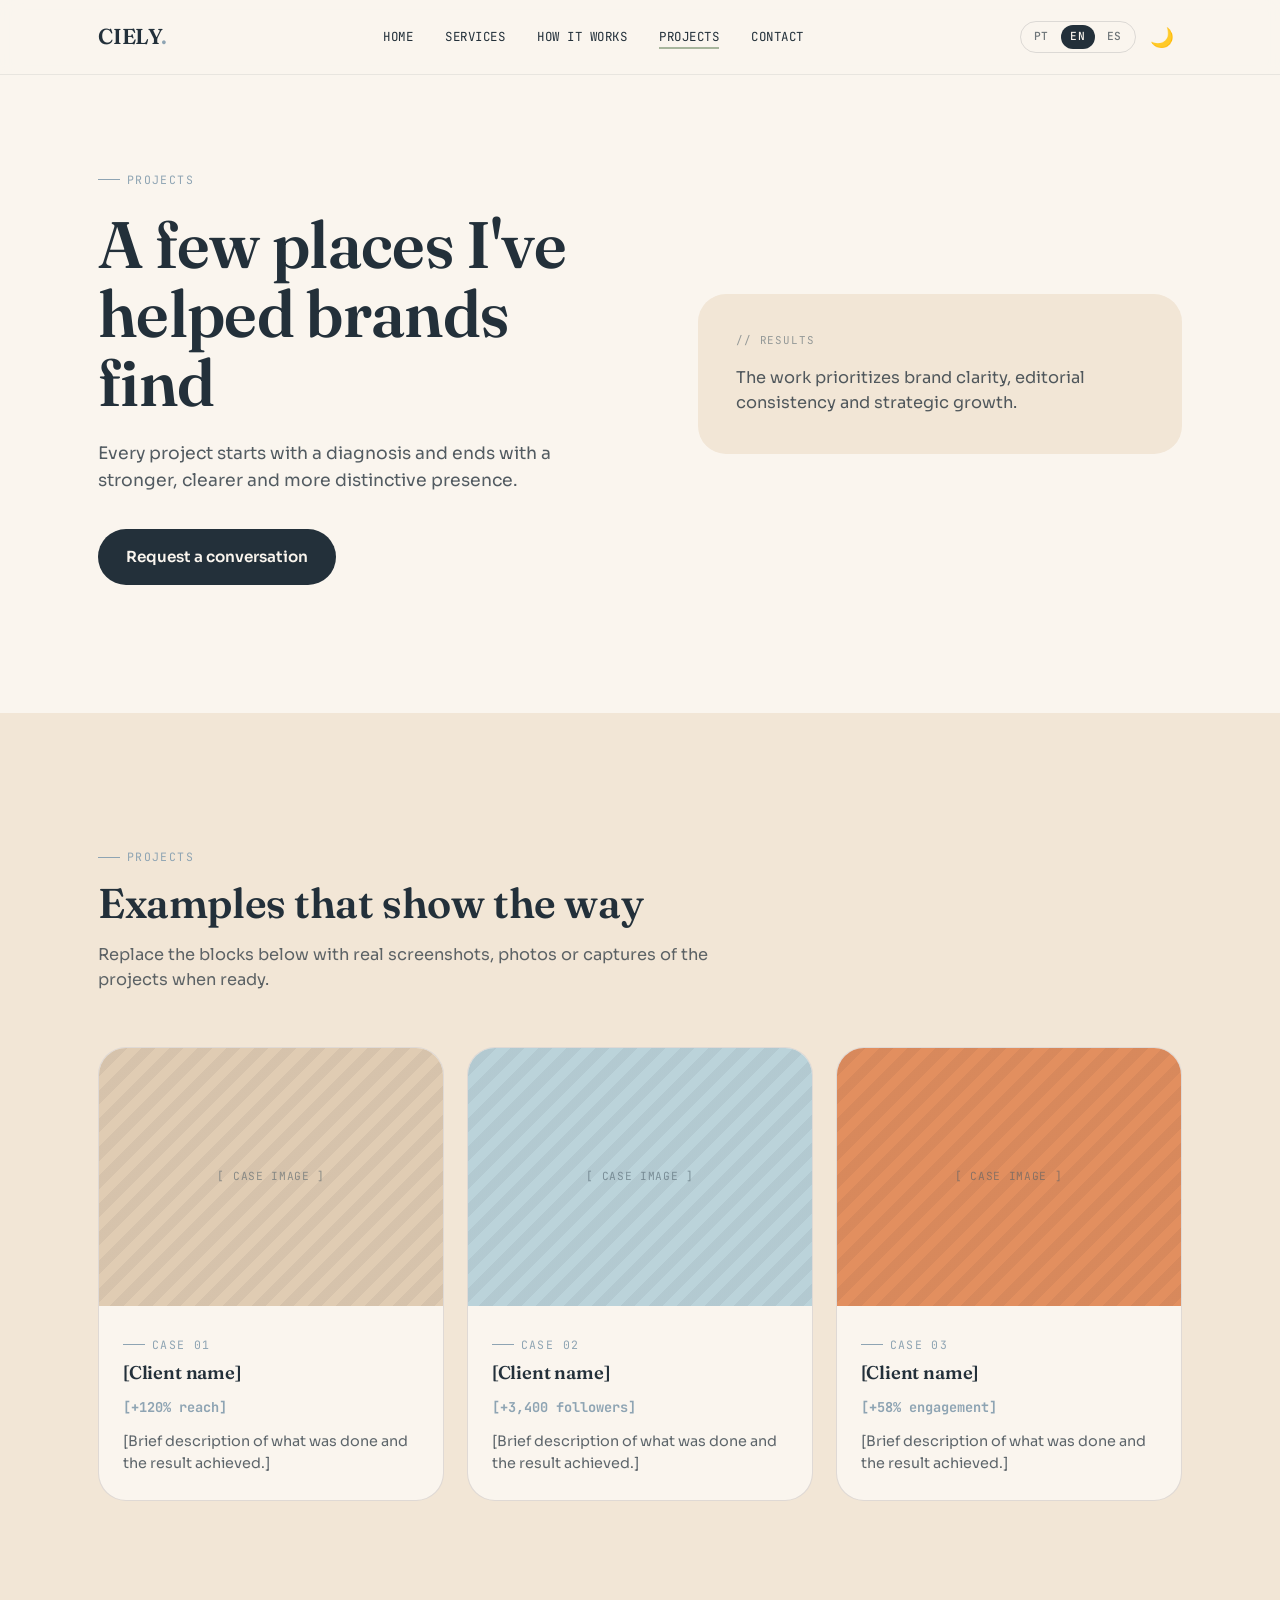
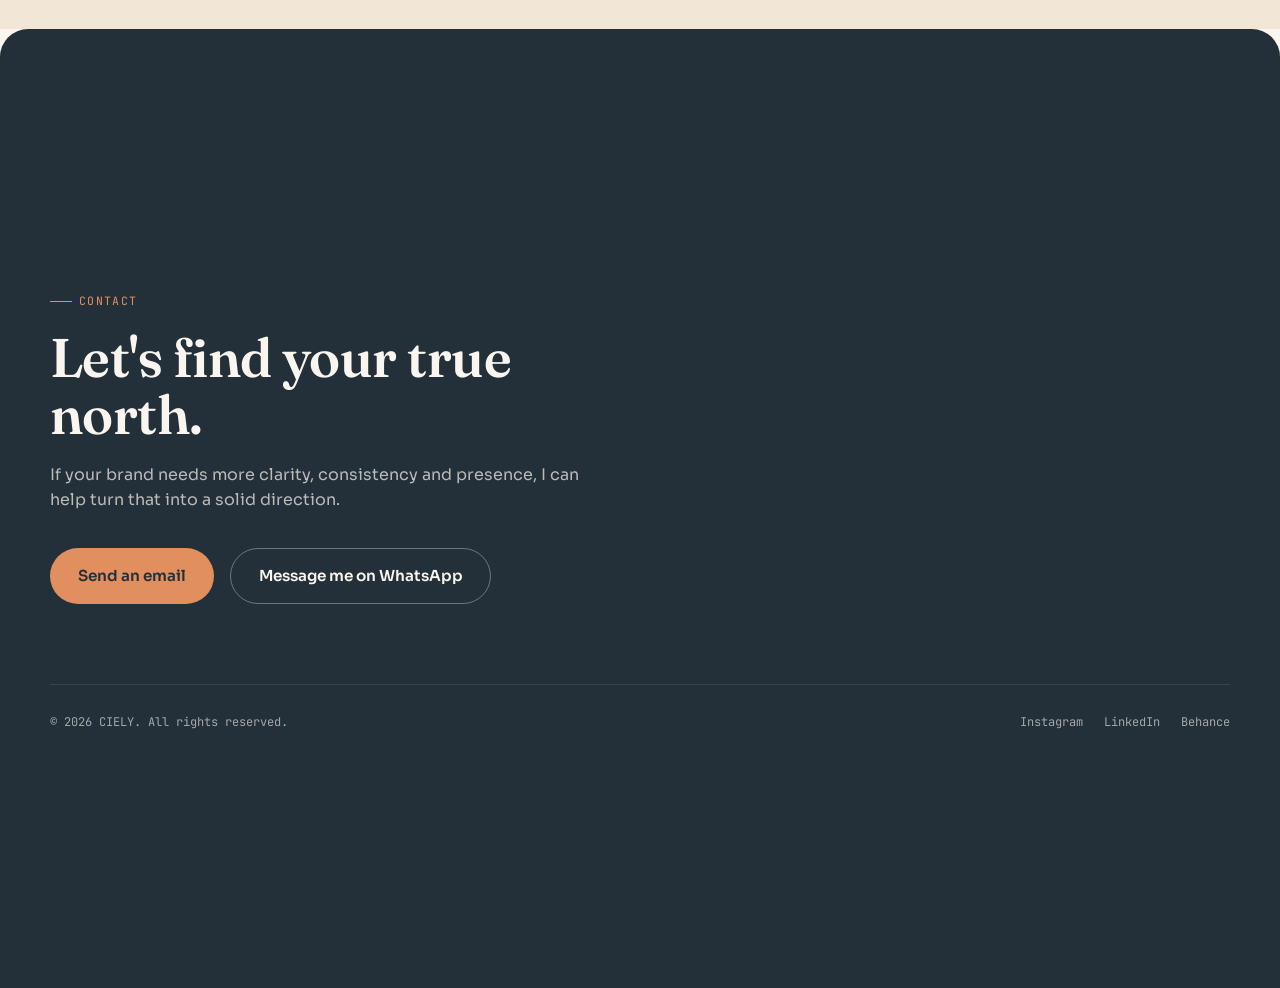
==== commit 08fa9f3a: "case" ====
--- a/cases.html
+++ b/cases.html
@@ -3,7 +3,7 @@
 <head>
   <meta charset="UTF-8" />
   <meta name="viewport" content="width=device-width, initial-scale=1.0" />
-  <title data-i18n="cases.title">Cases — Ciely</title>
+  <title data-i18n="cases.title">Perfis Trabalhados</title>
   <meta name="description" content="Cases de posicionamento estratégico e gestão de redes sociais." data-i18n-attr="content:cases.desc" />
   <link rel="preconnect" href="https://fonts.googleapis.com">
   <link rel="preconnect" href="https://fonts.gstatic.com" crossorigin>
@@ -32,7 +32,7 @@
           <li><a href="index.html#inicio" data-i18n="nav.home">Início</a></li>
           <li><a href="servicos.html" data-i18n="nav.services">Serviços</a></li>
           <li><a href="processo.html" data-i18n="nav.process">Como funciona</a></li>
-          <li><a href="cases.html" class="is-active" aria-current="page" data-i18n="nav.cases">Cases</a></li>
+          <li><a href="cases.html" class="is-active" aria-current="page" data-i18n="nav.cases">Projetos</a></li>
           <li><a href="contato.html" data-i18n="nav.contact">Contato</a></li>
         </ul>
       </nav>
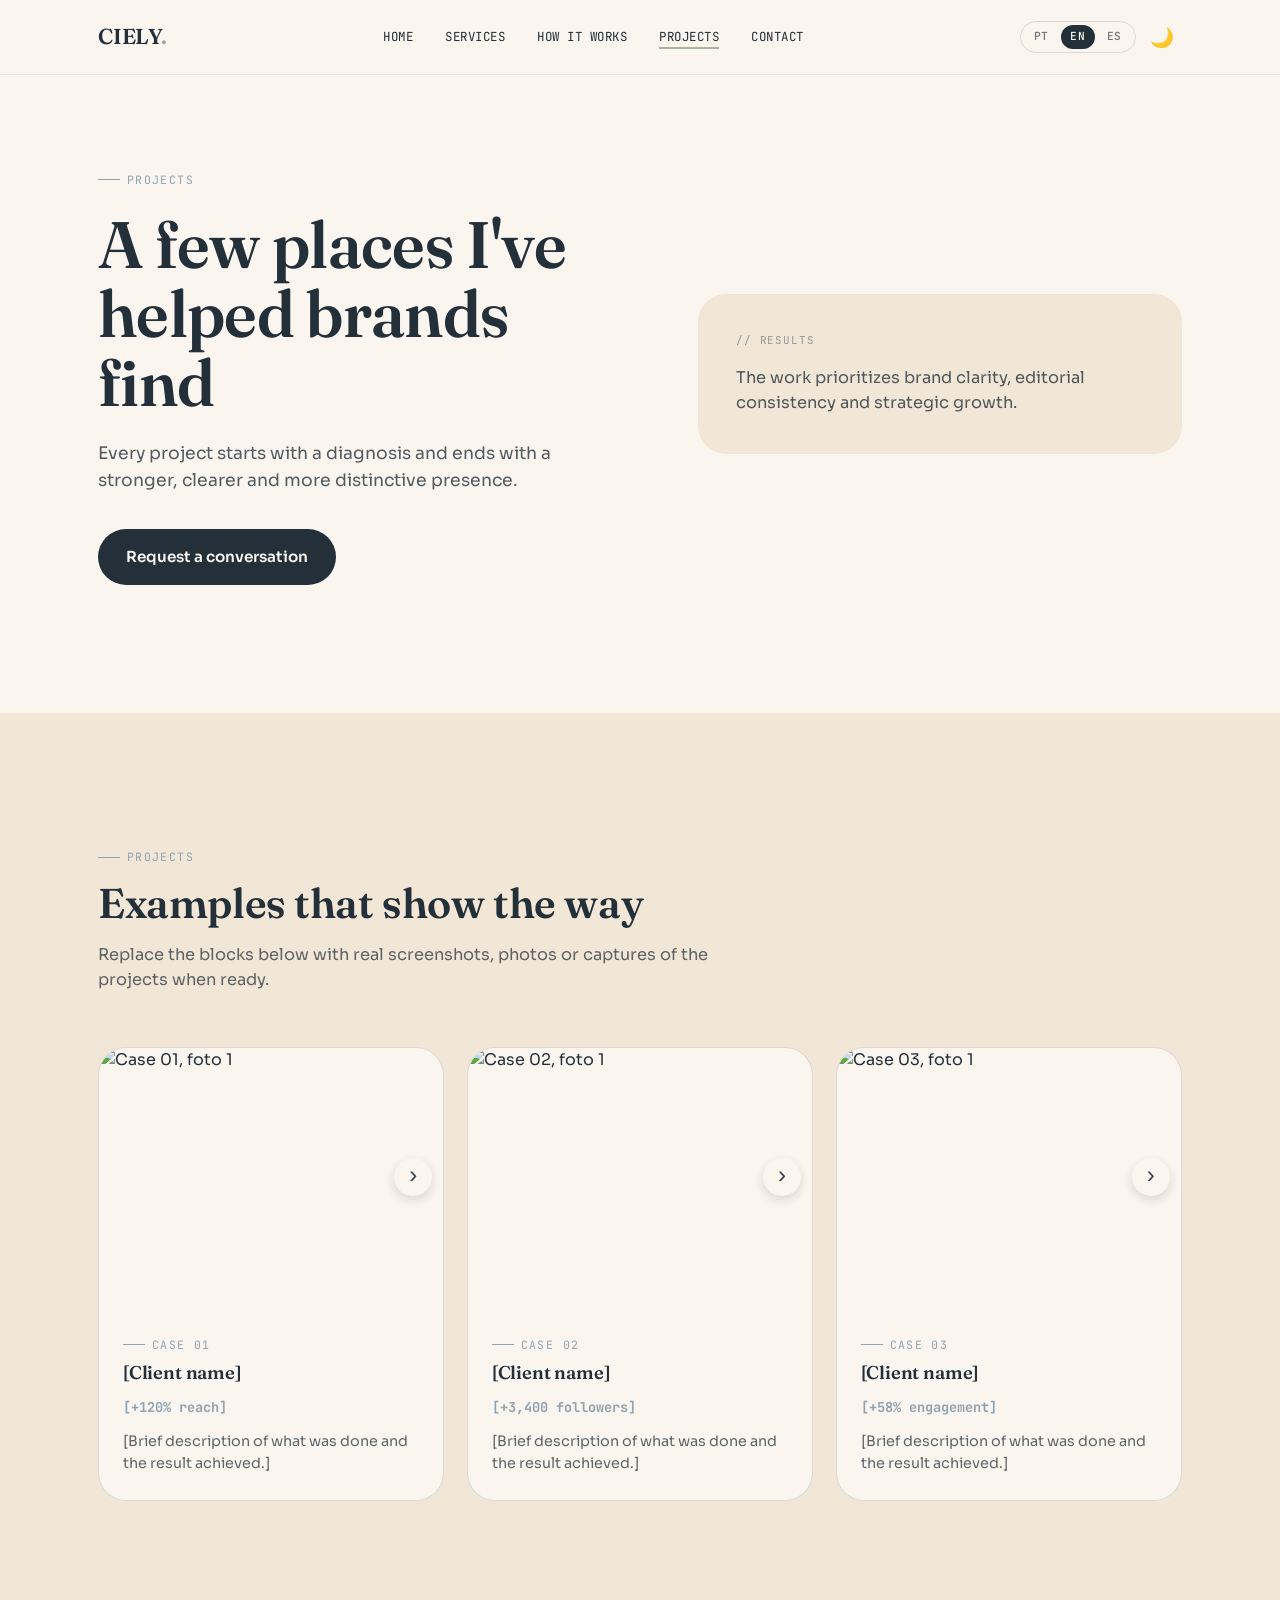
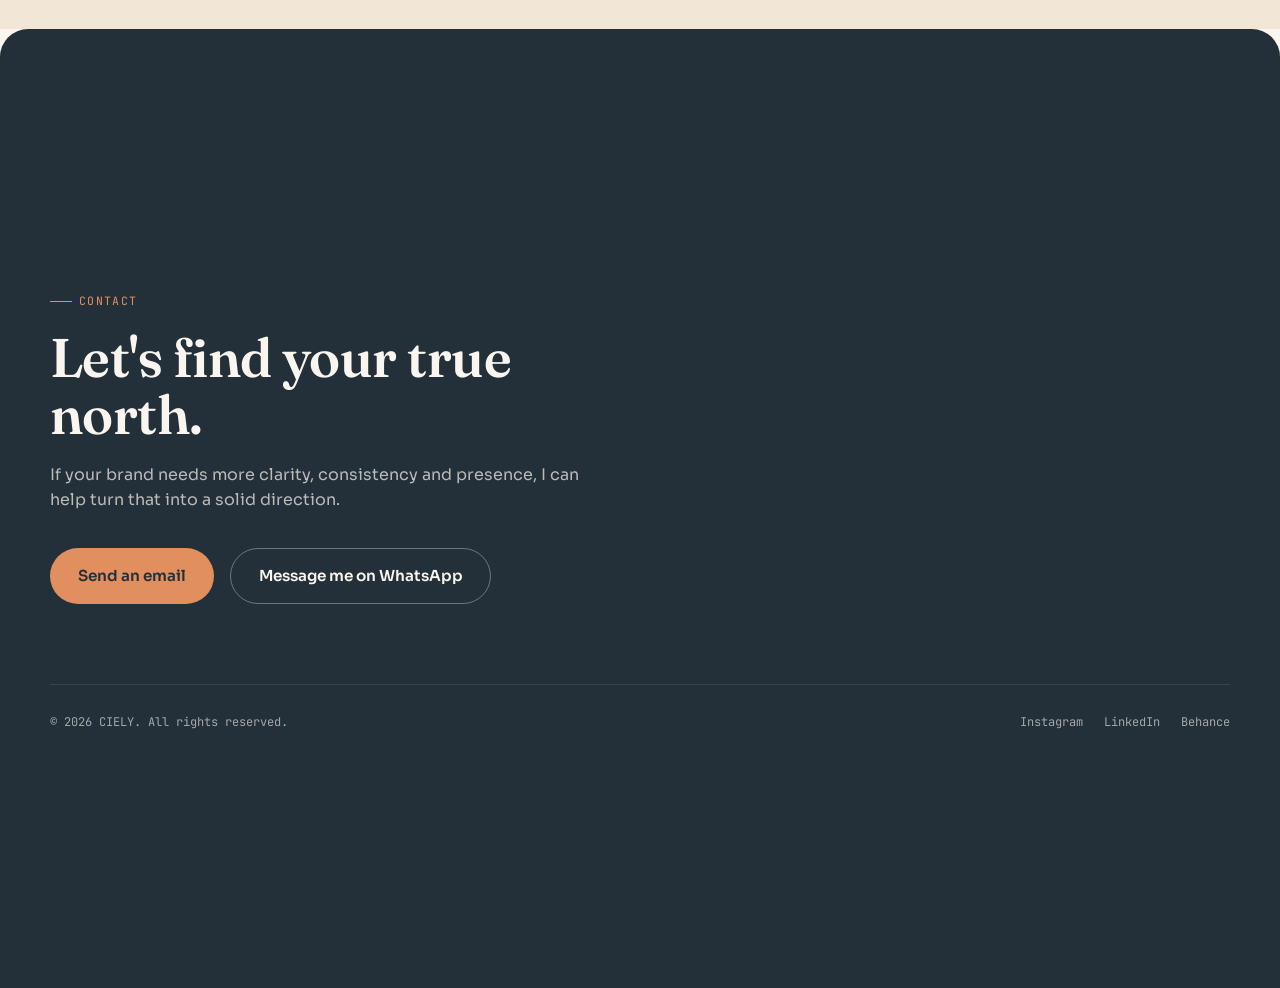
==== commit a50297cb: "Cases" ====
--- a/cases.html
+++ b/cases.html
@@ -8,7 +8,7 @@
   <link rel="preconnect" href="https://fonts.googleapis.com">
   <link rel="preconnect" href="https://fonts.gstatic.com" crossorigin>
   <link href="https://fonts.googleapis.com/css2?family=Fraunces:ital,opsz,wght@0,9..144,500;0,9..144,600;1,9..144,500&family=Sora:wght@400;500;600;700&family=JetBrains+Mono:wght@400;500;700&display=swap" rel="stylesheet">
-  <link rel="stylesheet" href="css/style.css?v=11" />
+  <link rel="stylesheet" href="css/style.css?v=12" />
   <script>
     // Aplicar tema imediatamente para evitar flash
     (function() {
@@ -43,11 +43,11 @@
           <button type="button" data-lang="es" lang="es" aria-label="Español" aria-pressed="false">ES</button>
         </div>
         <button class="theme-toggle" id="themeToggle" aria-label="Alternar tema claro/escuro" data-i18n-attr="aria-label:aria.theme">
-        <span id="themeIcon">🌙</span>
-      </button>
-      <button class="nav-toggle" id="navToggle" aria-label="Abrir menu" aria-expanded="false" data-i18n-attr="aria-label:aria.menu">
-        <span></span><span></span><span></span>
-      </button>
+          <span id="themeIcon">🌙</span>
+        </button>
+        <button class="nav-toggle" id="navToggle" aria-label="Abrir menu" aria-expanded="false" data-i18n-attr="aria-label:aria.menu">
+          <span></span><span></span><span></span>
+        </button>
       </div>
     </div>
   </header>
@@ -85,8 +85,18 @@
         </div>
 
         <div class="cases-grid">
+
+          <!-- CASE 01 -->
           <div class="case-card reveal">
-            <div class="case-thumb" data-i18n="cases.thumb">[ imagem do case ]</div>
+            <div class="case-media">
+              <div class="case-carousel">
+                <img src="img/case1-foto1.jpg" alt="Case 01, foto 1" draggable="false" loading="lazy">
+                <img src="img/case1-foto2.jpg" alt="Case 01, foto 2" draggable="false" loading="lazy">
+                <img src="img/case1-foto3.jpg" alt="Case 01, foto 3" draggable="false" loading="lazy">
+              </div>
+              <button type="button" class="case-arrow case-prev" aria-label="Foto anterior">‹</button>
+              <button type="button" class="case-arrow case-next" aria-label="Próxima foto">›</button>
+            </div>
             <div class="case-body">
               <span class="eyebrow" data-i18n="cases.n1">Case 01</span>
               <h3 data-i18n="cases.client">[Nome do cliente]</h3>
@@ -94,8 +104,17 @@
               <p class="desc" data-i18n="cases.desc.item">[Breve descrição do que foi feito e o resultado alcançado.]</p>
             </div>
           </div>
+
+          <!-- CASE 02 -->
           <div class="case-card reveal">
-            <div class="case-thumb" data-i18n="cases.thumb">[ imagem do case ]</div>
+            <div class="case-media">
+              <div class="case-carousel">
+                <img src="img/case2-foto1.jpg" alt="Case 02, foto 1" draggable="false" loading="lazy">
+                <img src="img/case2-foto2.jpg" alt="Case 02, foto 2" draggable="false" loading="lazy">
+              </div>
+              <button type="button" class="case-arrow case-prev" aria-label="Foto anterior">‹</button>
+              <button type="button" class="case-arrow case-next" aria-label="Próxima foto">›</button>
+            </div>
             <div class="case-body">
               <span class="eyebrow" data-i18n="cases.n2">Case 02</span>
               <h3 data-i18n="cases.client">[Nome do cliente]</h3>
@@ -103,8 +122,19 @@
               <p class="desc" data-i18n="cases.desc.item">[Breve descrição do que foi feito e o resultado alcançado.]</p>
             </div>
           </div>
+
+          <!-- CASE 03 -->
           <div class="case-card reveal">
-            <div class="case-thumb" data-i18n="cases.thumb">[ imagem do case ]</div>
+            <div class="case-media">
+              <div class="case-carousel">
+                <img src="img/case3-foto1.jpg" alt="Case 03, foto 1" draggable="false" loading="lazy">
+                <img src="img/case3-foto2.jpg" alt="Case 03, foto 2" draggable="false" loading="lazy">
+                <img src="img/case3-foto3.jpg" alt="Case 03, foto 3" draggable="false" loading="lazy">
+                <img src="img/case3-foto4.jpg" alt="Case 03, foto 4" draggable="false" loading="lazy">
+              </div>
+              <button type="button" class="case-arrow case-prev" aria-label="Foto anterior">‹</button>
+              <button type="button" class="case-arrow case-next" aria-label="Próxima foto">›</button>
+            </div>
             <div class="case-body">
               <span class="eyebrow" data-i18n="cases.n3">Case 03</span>
               <h3 data-i18n="cases.client">[Nome do cliente]</h3>
@@ -112,6 +142,7 @@
               <p class="desc" data-i18n="cases.desc.item">[Breve descrição do que foi feito e o resultado alcançado.]</p>
             </div>
           </div>
+
         </div>
       </div>
     </section>
@@ -140,6 +171,6 @@
   </footer>
 
   <script src="js/i18n.js?v=1"></script>
-  <script src="js/script.js?v=7"></script>
+  <script src="js/script.js?v=8"></script>
 </body>
-</html>
+</html>
--- a/css/style.css
+++ b/css/style.css
@@ -614,6 +614,66 @@
   opacity: 0.72;
 }
 
+.case-media {
+  position: relative;
+}
+
+.case-carousel {
+  display: flex;
+  aspect-ratio: 4/3;
+  overflow-x: auto;
+  scroll-snap-type: x mandatory;
+  scrollbar-width: none;
+  -webkit-overflow-scrolling: touch;
+  cursor: grab;
+}
+
+.case-carousel::-webkit-scrollbar { display: none; }
+
+.case-carousel img {
+  flex: 0 0 100%;
+  width: 100%;
+  height: 100%;
+  object-fit: cover;
+  scroll-snap-align: center;
+  user-select: none;
+}
+
+.case-carousel.is-dragging {
+  cursor: grabbing;
+  scroll-snap-type: none;
+}
+
+/* Setas */
+.case-arrow {
+  position: absolute;
+  top: 50%;
+  transform: translateY(-50%);
+  width: 38px;
+  height: 38px;
+  border: none;
+  border-radius: 50%;
+  background: var(--paper);
+  color: var(--ink);
+  font-size: 1.5rem;
+  line-height: 1;
+  padding: 0 0 3px;
+  display: flex;
+  align-items: center;
+  justify-content: center;
+  cursor: pointer;
+  opacity: 0.9;
+  box-shadow: 0 4px 12px rgba(0, 0, 0, 0.15);
+  transition: opacity 0.2s ease, transform 0.2s ease;
+}
+
+.case-prev { left: 0.7rem; }
+.case-next { right: 0.7rem; }
+
+.case-arrow:hover { opacity: 1; transform: translateY(-50%) scale(1.08); }
+.case-arrow:disabled { opacity: 0; pointer-events: none; }
+.case-media.is-single .case-arrow { display: none; }
+
 /* =========================================================
    DEPOIMENTOS
    ========================================================= */
